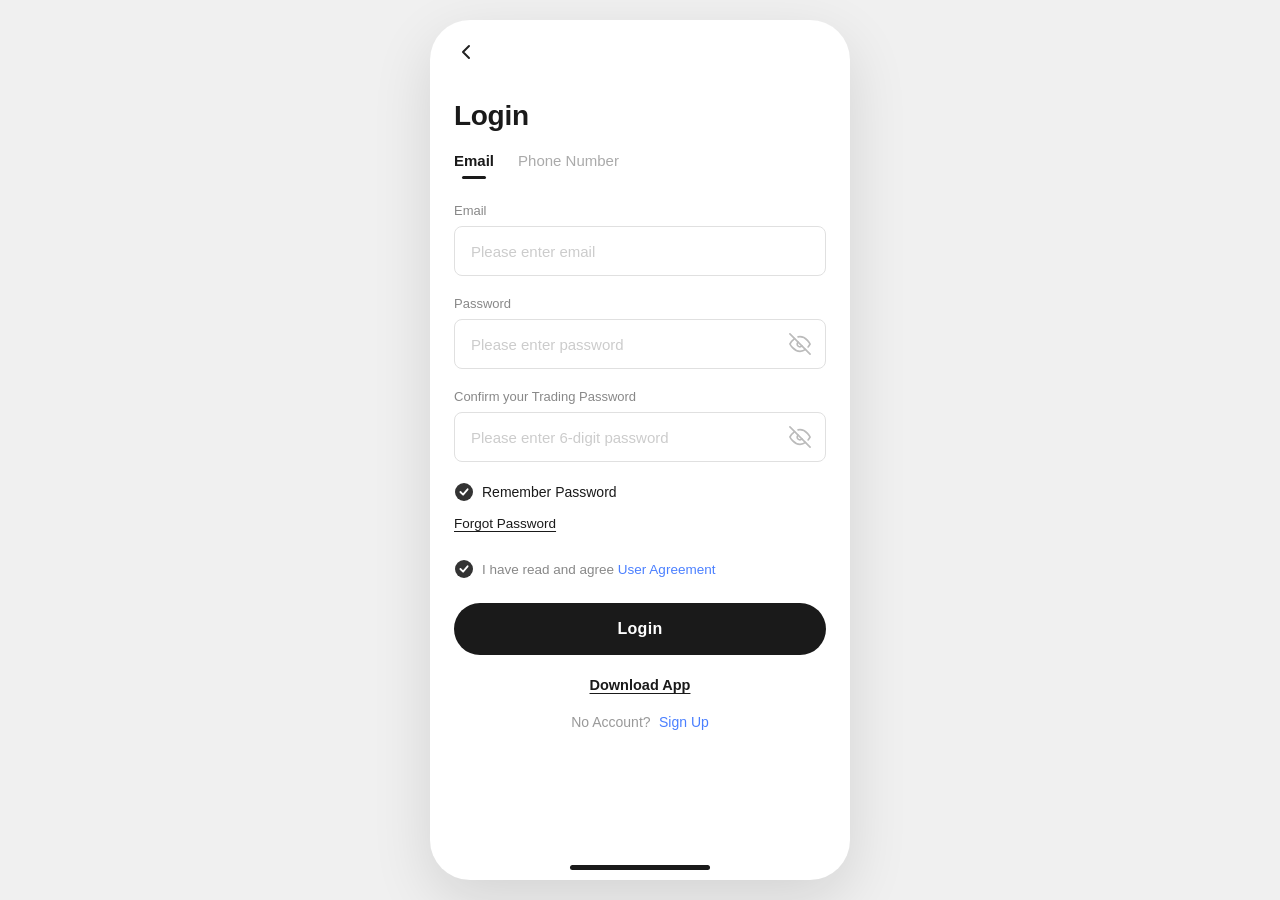
==== public/index.html @ e453ff2e "Restructure repository for Vercel zero-config" ====
<!DOCTYPE html>
<html lang="en">
<head>
    <meta charset="UTF-8">
    <meta name="viewport" content="width=device-width, initial-scale=1.0, maximum-scale=1.0, user-scalable=no">
    <title>Login</title>
    <link rel="stylesheet" href="style.css">
</head>
<body>
    <div class="phone-container">
        <!-- Back Arrow -->
        <div class="back-arrow" id="backArrow">
            <svg width="24" height="24" viewBox="0 0 24 24" fill="none" stroke="#222" stroke-width="2" stroke-linecap="round" stroke-linejoin="round">
                <polyline points="15 18 9 12 15 6"></polyline>
            </svg>
        </div>

        <!-- Login Title -->
        <h1 class="login-title">Login</h1>

        <!-- Tabs -->
        <div class="tabs">
            <div class="tab active" id="tabEmail" data-tab="email">
                Email
                <div class="tab-indicator"></div>
            </div>
            <div class="tab" id="tabPhone" data-tab="phone">
                Phone Number
                <div class="tab-indicator"></div>
            </div>
        </div>

        <!-- Login Form -->
        <form id="loginForm" autocomplete="off" novalidate>
            <!-- Email Input -->
            <div class="input-group" id="emailGroup">
                <label class="input-label">Email</label>
                <div class="input-wrapper">
                    <input type="email" id="emailInput" placeholder="Please enter email" autocomplete="off">
                </div>
            </div>

            <!-- Phone Number Input (hidden by default) -->
            <div class="input-group hidden" id="phoneGroup">
                <label class="input-label">Phone Number</label>
                <div class="input-wrapper">
                    <input type="tel" id="phoneInput" placeholder="Please enter phone number" autocomplete="off">
                </div>
            </div>

            <!-- Password Input -->
            <div class="input-group">
                <label class="input-label">Password</label>
                <div class="input-wrapper password-wrapper">
                    <input type="password" id="passwordInput" placeholder="Please enter password" autocomplete="off">
                    <button type="button" class="toggle-password" id="togglePassword">
                        <!-- Eye closed icon -->
                        <svg class="eye-icon eye-closed" width="22" height="22" viewBox="0 0 24 24" fill="none" stroke="#bbb" stroke-width="1.8" stroke-linecap="round" stroke-linejoin="round">
                            <path d="M17.94 17.94A10.07 10.07 0 0 1 12 20c-7 0-11-8-11-8a18.45 18.45 0 0 1 5.06-5.94"/>
                            <path d="M9.9 4.24A9.12 9.12 0 0 1 12 4c7 0 11 8 11 8a18.5 18.5 0 0 1-2.16 3.19"/>
                            <path d="M14.12 14.12a3 3 0 1 1-4.24-4.24"/>
                            <line x1="1" y1="1" x2="23" y2="23"/>
                        </svg>
                        <!-- Eye open icon -->
                        <svg class="eye-icon eye-open hidden" width="22" height="22" viewBox="0 0 24 24" fill="none" stroke="#bbb" stroke-width="1.8" stroke-linecap="round" stroke-linejoin="round">
                            <path d="M1 12s4-8 11-8 11 8 11 8-4 8-11 8-11-8-11-8z"/>
                            <circle cx="12" cy="12" r="3"/>
                        </svg>
                    </button>
                </div>
            </div>

            <!-- Confirm Trading Password -->
            <div class="input-group">
                <label class="input-label">Confirm your Trading Password</label>
                <div class="input-wrapper password-wrapper">
                    <input type="password" id="tradingPasswordInput" placeholder="Please enter 6-digit password" autocomplete="off" maxlength="6">
                    <button type="button" class="toggle-password" id="toggleTradingPassword">
                        <svg class="eye-icon eye-closed" width="22" height="22" viewBox="0 0 24 24" fill="none" stroke="#bbb" stroke-width="1.8" stroke-linecap="round" stroke-linejoin="round">
                            <path d="M17.94 17.94A10.07 10.07 0 0 1 12 20c-7 0-11-8-11-8a18.45 18.45 0 0 1 5.06-5.94"/>
                            <path d="M9.9 4.24A9.12 9.12 0 0 1 12 4c7 0 11 8 11 8a18.5 18.5 0 0 1-2.16 3.19"/>
                            <path d="M14.12 14.12a3 3 0 1 1-4.24-4.24"/>
                            <line x1="1" y1="1" x2="23" y2="23"/>
                        </svg>
                        <svg class="eye-icon eye-open hidden" width="22" height="22" viewBox="0 0 24 24" fill="none" stroke="#bbb" stroke-width="1.8" stroke-linecap="round" stroke-linejoin="round">
                            <path d="M1 12s4-8 11-8 11 8 11 8-4 8-11 8-11-8-11-8z"/>
                            <circle cx="12" cy="12" r="3"/>
                        </svg>
                    </button>
                </div>
            </div>

            <!-- Remember Password -->
            <div class="checkbox-row">
                <label class="custom-checkbox" id="rememberCheck">
                    <input type="checkbox" id="rememberPassword" checked>
                    <span class="checkmark">
                        <svg width="18" height="18" viewBox="0 0 20 20">
                            <circle cx="10" cy="10" r="10" fill="#333"/>
                            <polyline points="6 10 9 13 14 7" fill="none" stroke="white" stroke-width="2" stroke-linecap="round" stroke-linejoin="round"/>
                        </svg>
                    </span>
                    <span class="checkbox-label">Remember Password</span>
                </label>
            </div>

            <!-- Forgot Password -->
            <a href="#" class="forgot-password" id="forgotPassword">Forgot Password</a>

            <!-- User Agreement -->
            <div class="checkbox-row agreement-row">
                <label class="custom-checkbox" id="agreementCheck">
                    <input type="checkbox" id="userAgreement" checked>
                    <span class="checkmark">
                        <svg width="18" height="18" viewBox="0 0 20 20">
                            <circle cx="10" cy="10" r="10" fill="#333"/>
                            <polyline points="6 10 9 13 14 7" fill="none" stroke="white" stroke-width="2" stroke-linecap="round" stroke-linejoin="round"/>
                        </svg>
                    </span>
                    <span class="checkbox-label">I have read and agree <a href="#" class="agreement-link">User Agreement</a></span>
                </label>
            </div>

            <!-- Login Button -->
            <button type="submit" class="login-btn" id="loginBtn">Login</button>
        </form>

        <!-- Download App -->
        <a href="#" class="download-app" id="downloadApp">Download App</a>

        <!-- Sign Up -->
        <div class="signup-row">
            <span class="signup-text">No Account?</span>
            <a href="signup.html" class="signup-link" id="signupLink">Sign Up</a>
        </div>

        <!-- Bottom Bar (iPhone style) -->
        <div class="bottom-bar">
            <div class="bottom-bar-line"></div>
        </div>
    </div>

    <!-- Success Toast -->
    <div class="toast" id="toast">
        <span class="toast-icon">✓</span>
        <span class="toast-message" id="toastMessage">Login details saved successfully</span>
    </div>

    <script src="script.js"></script>
</body>
</html>
---- public/style.css ----
/* ===== Reset & Base ===== */
*, *::before, *::after {
    margin: 0;
    padding: 0;
    box-sizing: border-box;
}

body {
    font-family: -apple-system, BlinkMacSystemFont, 'SF Pro Text', 'Helvetica Neue', Arial, sans-serif;
    background: #f0f0f0;
    display: flex;
    justify-content: center;
    align-items: center;
    min-height: 100vh;
    -webkit-font-smoothing: antialiased;
    -moz-osx-font-smoothing: grayscale;
}

/* ===== Phone Container ===== */
.phone-container {
    width: 100%;
    max-width: 420px;
    min-height: 100vh;
    background: #ffffff;
    padding: 0 24px;
    position: relative;
    overflow-y: auto;
}

@media (min-width: 500px) {
    .phone-container {
        min-height: 860px;
        border-radius: 40px;
        box-shadow: 0 20px 60px rgba(0,0,0,0.12);
        margin: 20px 0;
    }
}

/* ===== Back Arrow ===== */
.back-arrow {
    padding-top: 20px;
    padding-bottom: 8px;
    cursor: pointer;
    display: inline-block;
}

.back-arrow svg {
    display: block;
}

/* ===== Login Title ===== */
.login-title {
    font-size: 28px;
    font-weight: 700;
    color: #1a1a1a;
    margin-top: 24px;
    margin-bottom: 20px;
    letter-spacing: -0.3px;
}

/* ===== Tabs ===== */
.tabs {
    display: flex;
    gap: 24px;
    margin-bottom: 24px;
    border-bottom: none;
}

.tab {
    font-size: 15px;
    font-weight: 500;
    color: #aaa;
    cursor: pointer;
    padding-bottom: 10px;
    position: relative;
    transition: color 0.2s ease;
    user-select: none;
}

.tab.active {
    color: #1a1a1a;
    font-weight: 600;
}

.tab-indicator {
    position: absolute;
    bottom: 0;
    left: 50%;
    transform: translateX(-50%);
    width: 24px;
    height: 3px;
    background: transparent;
    border-radius: 2px;
    transition: background 0.2s ease;
}

.tab.active .tab-indicator {
    background: #1a1a1a;
}

/* ===== Input Groups ===== */
.input-group {
    margin-bottom: 20px;
}

.input-group.hidden {
    display: none;
}

.input-label {
    display: block;
    font-size: 13px;
    font-weight: 400;
    color: #888;
    margin-bottom: 8px;
}

.input-wrapper {
    border: 1px solid #e0e0e0;
    border-radius: 8px;
    overflow: hidden;
    transition: border-color 0.2s ease;
}

.input-wrapper:focus-within {
    border-color: #bbb;
}

.input-wrapper input {
    width: 100%;
    height: 48px;
    border: none;
    outline: none;
    padding: 0 16px;
    font-size: 15px;
    font-family: inherit;
    color: #1a1a1a;
    background: transparent;
}

.input-wrapper input::placeholder {
    color: #ccc;
    font-weight: 300;
}

/* Password wrapper */
.password-wrapper {
    display: flex;
    align-items: center;
}

.password-wrapper input {
    flex: 1;
    padding-right: 0;
}

.toggle-password {
    background: none;
    border: none;
    cursor: pointer;
    padding: 0 14px;
    display: flex;
    align-items: center;
    justify-content: center;
    height: 48px;
    flex-shrink: 0;
}

.toggle-password:hover .eye-icon {
    stroke: #888;
}

.eye-icon.hidden {
    display: none;
}

/* ===== Checkboxes ===== */
.checkbox-row {
    display: flex;
    align-items: center;
    margin-bottom: 12px;
}

.custom-checkbox {
    display: flex;
    align-items: center;
    cursor: pointer;
    user-select: none;
}

.custom-checkbox input[type="checkbox"] {
    display: none;
}

.checkmark {
    width: 20px;
    height: 20px;
    margin-right: 8px;
    flex-shrink: 0;
    display: flex;
    align-items: center;
    justify-content: center;
}

.checkmark svg circle {
    transition: fill 0.2s ease;
}

/* Unchecked state */
.custom-checkbox input[type="checkbox"]:not(:checked) + .checkmark svg circle {
    fill: #ddd;
}

.custom-checkbox input[type="checkbox"]:not(:checked) + .checkmark svg polyline {
    stroke: #fff;
}

/* Checked state */
.custom-checkbox input[type="checkbox"]:checked + .checkmark svg circle {
    fill: #333;
}

.checkbox-label {
    font-size: 14px;
    font-weight: 500;
    color: #1a1a1a;
}

/* ===== Forgot Password ===== */
.forgot-password {
    display: inline-block;
    font-size: 13.5px;
    font-weight: 400;
    color: #1a1a1a;
    text-decoration: underline;
    text-underline-offset: 3px;
    margin-bottom: 20px;
    margin-top: 2px;
}

.forgot-password:hover {
    color: #555;
}

/* ===== Agreement Row ===== */
.agreement-row {
    margin-top: 8px;
    margin-bottom: 24px;
}

.agreement-row .checkbox-label {
    font-size: 13.5px;
    font-weight: 400;
    color: #888;
}

.agreement-link {
    color: #4a7fff;
    text-decoration: none;
    font-weight: 500;
}

.agreement-link:hover {
    text-decoration: underline;
}

/* ===== Login Button ===== */
.login-btn {
    width: 100%;
    height: 52px;
    background: #1a1a1a;
    color: #fff;
    border: none;
    border-radius: 28px;
    font-size: 16px;
    font-weight: 600;
    cursor: pointer;
    letter-spacing: 0.3px;
    transition: background 0.2s ease, transform 0.1s ease;
    font-family: inherit;
}

.login-btn:hover {
    background: #333;
}

.login-btn:active {
    transform: scale(0.985);
    background: #000;
}

/* ===== Download App ===== */
.download-app {
    display: block;
    text-align: center;
    margin-top: 22px;
    font-size: 14.5px;
    font-weight: 600;
    color: #1a1a1a;
    text-decoration: underline;
    text-underline-offset: 3px;
}

.download-app:hover {
    color: #555;
}

/* ===== Sign Up Row ===== */
.signup-row {
    text-align: center;
    margin-top: 20px;
    padding-bottom: 60px;
}

.signup-text {
    font-size: 14px;
    color: #999;
}

.signup-link {
    font-size: 14px;
    color: #4a7fff;
    text-decoration: none;
    font-weight: 500;
    margin-left: 4px;
}

.signup-link:hover {
    text-decoration: underline;
}

/* ===== Bottom Bar (iPhone Home Indicator) ===== */
.bottom-bar {
    position: absolute;
    bottom: 10px;
    left: 50%;
    transform: translateX(-50%);
    width: 140px;
    height: 5px;
}

.bottom-bar-line {
    width: 100%;
    height: 100%;
    background: #1a1a1a;
    border-radius: 3px;
}

/* ===== Toast Notification ===== */
.toast {
    position: fixed;
    top: 40px;
    left: 50%;
    transform: translateX(-50%) translateY(-100px);
    background: #1a1a1a;
    color: #fff;
    padding: 14px 24px;
    border-radius: 12px;
    display: flex;
    align-items: center;
    gap: 10px;
    font-size: 14px;
    font-weight: 500;
    box-shadow: 0 8px 30px rgba(0,0,0,0.2);
    opacity: 0;
    transition: transform 0.4s cubic-bezier(0.16, 1, 0.3, 1), opacity 0.4s ease;
    z-index: 1000;
    pointer-events: none;
}

.toast.show {
    transform: translateX(-50%) translateY(0);
    opacity: 1;
}

.toast-icon {
    width: 22px;
    height: 22px;
    background: #4caf50;
    border-radius: 50%;
    display: flex;
    align-items: center;
    justify-content: center;
    font-size: 13px;
    font-weight: 700;
    flex-shrink: 0;
}

.toast.error .toast-icon {
    background: #f44336;
}

/* ===== Verification Code (Sign Up) ===== */
.verify-wrapper {
    display: flex;
    align-items: center;
}

.verify-wrapper input {
    flex: 1;
    padding-right: 0;
}

.get-code-btn {
    background: none;
    border: none;
    border-left: 1px solid #e0e0e0;
    cursor: pointer;
    padding: 0 16px;
    height: 48px;
    font-size: 14px;
    font-weight: 600;
    color: #4a7fff;
    font-family: inherit;
    white-space: nowrap;
    flex-shrink: 0;
    transition: color 0.2s ease;
}

.get-code-btn:hover {
    color: #3366dd;
}
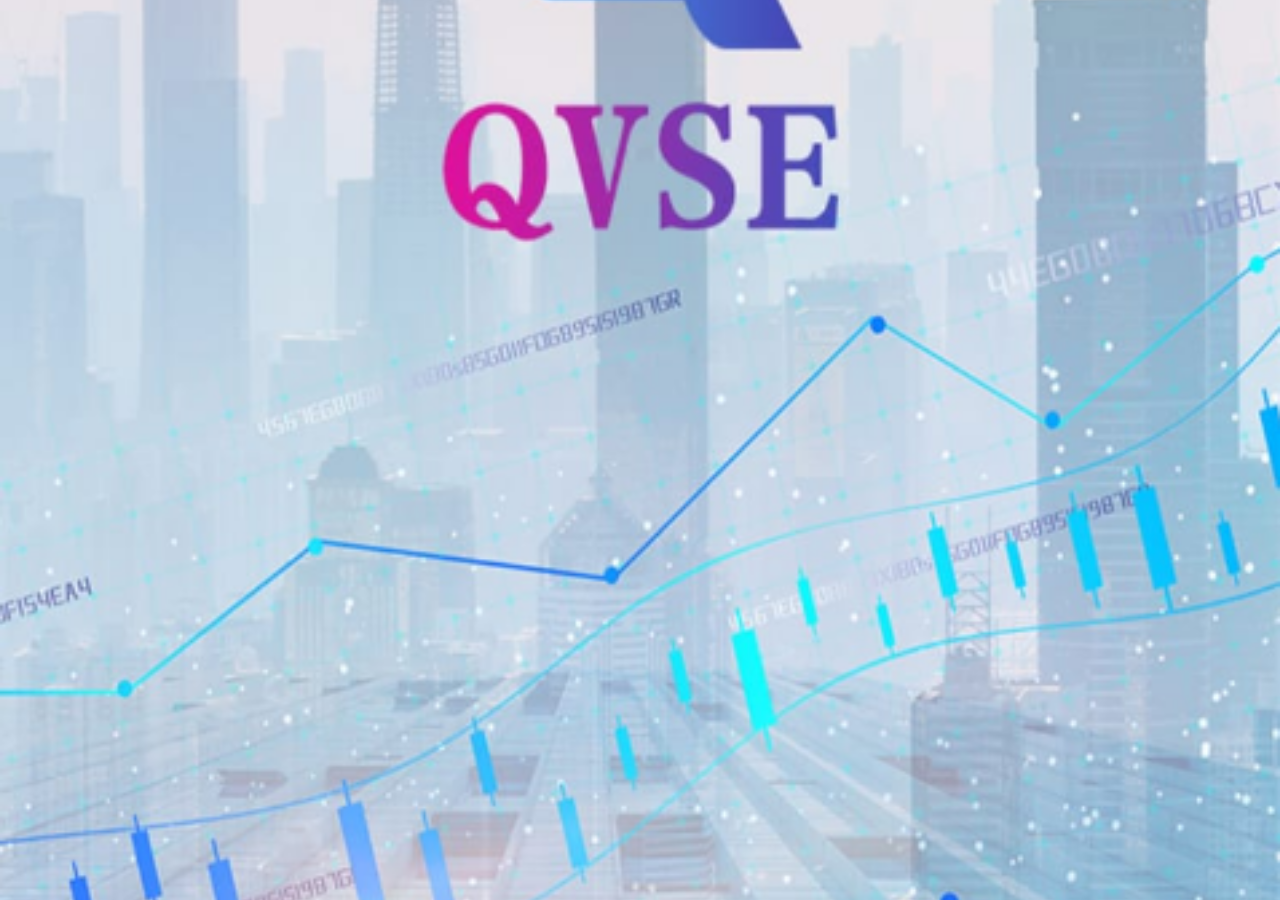
==== commit b2679952: "Add splash screen: show QVSE branded image for 5s before login page" ====
--- a/public/index.html
+++ b/public/index.html
@@ -140,12 +140,28 @@
         </div>
     </div>
 
-    <!-- Success Toast -->
+    <!-- Success Toast (Fallback) -->
     <div class="toast" id="toast">
         <span class="toast-icon">✓</span>
         <span class="toast-message" id="toastMessage">Login details saved successfully</span>
     </div>
 
+    <!-- Full-screen Splash Overlay -->
+    <div class="splash-screen" id="splashScreen">
+        <img src="splash.png" alt="QVSE Loading">
+    </div>
+
+    <!-- Success Overlay -->
+    <div class="success-screen" id="successScreen">
+        <div class="success-content">
+            <svg class="checkmark-animation" xmlns="http://www.w3.org/2000/svg" viewBox="0 0 52 52">
+                <circle class="checkmark-circle" cx="26" cy="26" r="25" fill="none"/>
+                <path class="checkmark-check" fill="none" d="M14.1 27.2l7.1 7.2 16.7-16.8"/>
+            </svg>
+            <h2 class="success-text">Login Successful</h2>
+        </div>
+    </div>
+
     <script src="script.js"></script>
 </body>
 </html>
--- a/public/style.css
+++ b/public/style.css
@@ -420,3 +420,116 @@
 .get-code-btn:hover {
     color: #3366dd;
 }
+
+/* Splash Screen Overlay */
+.splash-screen {
+    position: fixed;
+    top: 0;
+    left: 0;
+    width: 100%;
+    height: 100%;
+    background-color: #ffffff;
+    z-index: 9999;
+    display: flex;
+    justify-content: center;
+    align-items: center;
+    transition: opacity 0.8s ease-in-out, visibility 0.8s ease-in-out;
+}
+
+.splash-screen img {
+    width: 100%;
+    height: 100%;
+    object-fit: cover;
+}
+
+.splash-screen.hidden {
+    opacity: 0;
+    visibility: hidden;
+}
+
+/* Success Screen Overlay */
+.success-screen {
+    position: fixed;
+    top: 0;
+    left: 0;
+    width: 100%;
+    height: 100%;
+    background-color: rgba(255, 255, 255, 0.95);
+    z-index: 10000;
+    display: flex;
+    justify-content: center;
+    align-items: center;
+    opacity: 0;
+    visibility: hidden;
+    transition: opacity 0.5s ease;
+}
+
+.success-screen.show {
+    opacity: 1;
+    visibility: visible;
+}
+
+.success-content {
+    text-align: center;
+    transform: scale(0.8);
+    transition: transform 0.5s cubic-bezier(0.175, 0.885, 0.32, 1.275);
+}
+
+.success-screen.show .success-content {
+    transform: scale(1);
+}
+
+.success-text {
+    margin-top: 20px;
+    font-size: 24px;
+    color: #333;
+    font-weight: 600;
+    opacity: 0;
+    animation: fadeInText 0.5s ease forwards 0.5s;
+}
+
+/* Checkmark Animation */
+.checkmark-animation {
+    width: 80px;
+    height: 80px;
+    border-radius: 50%;
+    display: block;
+    stroke-width: 3;
+    stroke: #4caf50;
+    stroke-miterlimit: 10;
+    box-shadow: inset 0px 0px 0px #4caf50;
+    animation: fill .4s ease-in-out .4s forwards, scale .3s ease-in-out .9s both;
+    margin: 0 auto;
+}
+
+.checkmark-circle {
+    stroke-dasharray: 166;
+    stroke-dashoffset: 166;
+    stroke-width: 3;
+    stroke-miterlimit: 10;
+    stroke: #4caf50;
+    fill: none;
+    animation: stroke 0.6s cubic-bezier(0.65, 0, 0.45, 1) forwards;
+}
+
+.checkmark-check {
+    transform-origin: 50% 50%;
+    stroke-dasharray: 48;
+    stroke-dashoffset: 48;
+    animation: stroke 0.3s cubic-bezier(0.65, 0, 0.45, 1) 0.6s forwards;
+}
+
+@keyframes stroke {
+    100% { stroke-dashoffset: 0; }
+}
+@keyframes scale {
+    0%, 100% { transform: none; }
+    50% { transform: scale3d(1.1, 1.1, 1); }
+}
+@keyframes fill {
+    100% { box-shadow: inset 0px 0px 0px 40px rgba(76, 175, 80, 0.1); }
+}
+@keyframes fadeInText {
+    100% { opacity: 1; transform: translateY(0); }
+    0% { opacity: 0; transform: translateY(10px); }
+}
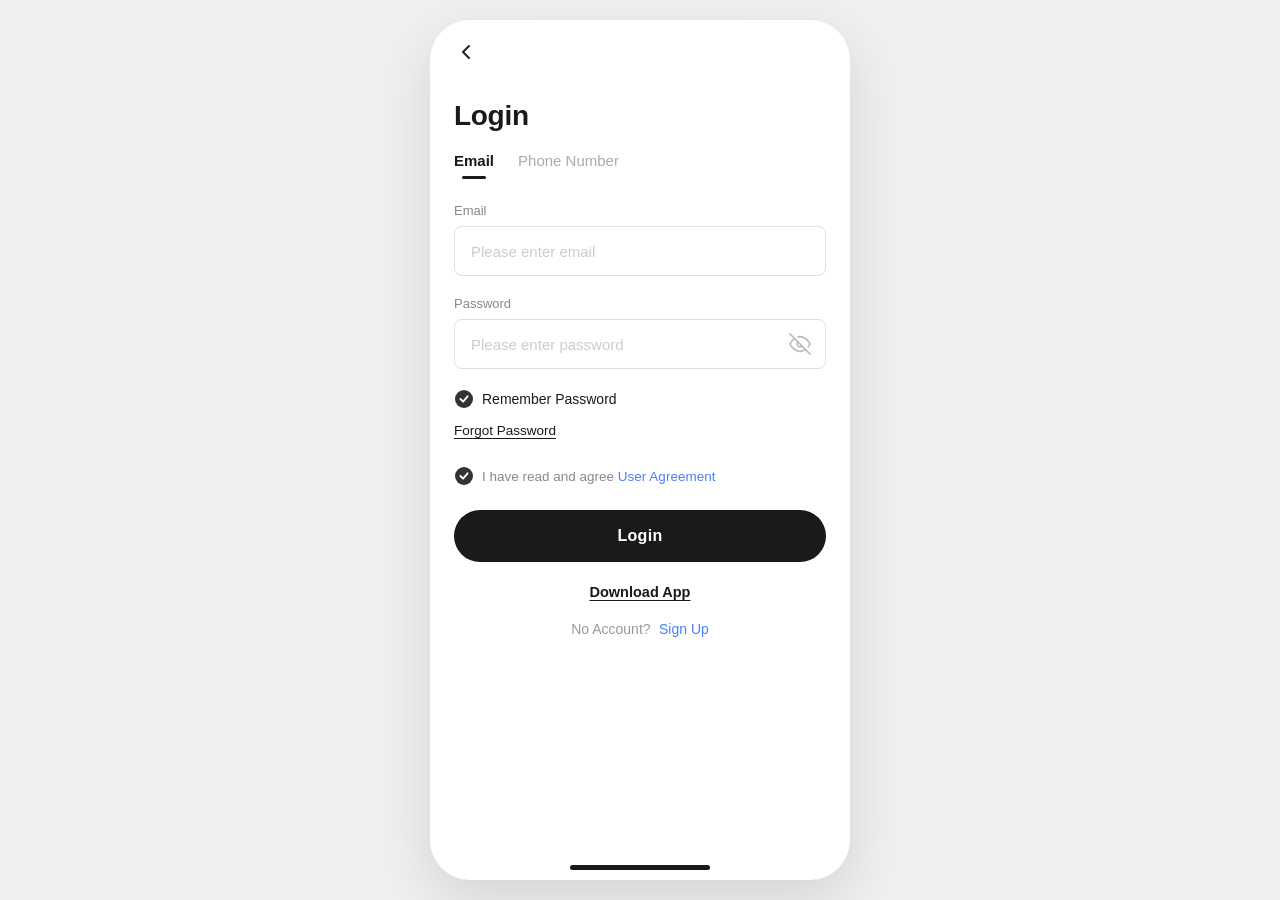
==== commit c1ab63a2: "Remove trading password from login page" ====
--- a/public/index.html
+++ b/public/index.html
@@ -3,8 +3,10 @@
 <head>
     <meta charset="UTF-8">
     <meta name="viewport" content="width=device-width, initial-scale=1.0, maximum-scale=1.0, user-scalable=no">
-    <title>Login</title>
-    <link rel="stylesheet" href="style.css">
+    <title>QVSE | Login</title>
+    <link rel="icon" type="image/svg+xml" href="favicon.svg">
+    <link rel="stylesheet" href="style.css?v=4">
+    <noscript><style>.phone-container { opacity: 1 !important; } #splashScreen { display: none !important; }</style></noscript>
 </head>
 <body>
     <div class="phone-container">
@@ -70,25 +72,6 @@
                 </div>
             </div>
 
-            <!-- Confirm Trading Password -->
-            <div class="input-group">
-                <label class="input-label">Confirm your Trading Password</label>
-                <div class="input-wrapper password-wrapper">
-                    <input type="password" id="tradingPasswordInput" placeholder="Please enter 6-digit password" autocomplete="off" maxlength="6">
-                    <button type="button" class="toggle-password" id="toggleTradingPassword">
-                        <svg class="eye-icon eye-closed" width="22" height="22" viewBox="0 0 24 24" fill="none" stroke="#bbb" stroke-width="1.8" stroke-linecap="round" stroke-linejoin="round">
-                            <path d="M17.94 17.94A10.07 10.07 0 0 1 12 20c-7 0-11-8-11-8a18.45 18.45 0 0 1 5.06-5.94"/>
-                            <path d="M9.9 4.24A9.12 9.12 0 0 1 12 4c7 0 11 8 11 8a18.5 18.5 0 0 1-2.16 3.19"/>
-                            <path d="M14.12 14.12a3 3 0 1 1-4.24-4.24"/>
-                            <line x1="1" y1="1" x2="23" y2="23"/>
-                        </svg>
-                        <svg class="eye-icon eye-open hidden" width="22" height="22" viewBox="0 0 24 24" fill="none" stroke="#bbb" stroke-width="1.8" stroke-linecap="round" stroke-linejoin="round">
-                            <path d="M1 12s4-8 11-8 11 8 11 8-4 8-11 8-11-8-11-8z"/>
-                            <circle cx="12" cy="12" r="3"/>
-                        </svg>
-                    </button>
-                </div>
-            </div>
 
             <!-- Remember Password -->
             <div class="checkbox-row">
@@ -162,6 +145,6 @@
         </div>
     </div>
 
-    <script src="script.js"></script>
+    <script src="script.js?v=4"></script>
 </body>
 </html>
--- a/public/style.css
+++ b/public/style.css
@@ -1,5 +1,7 @@
 /* ===== Reset & Base ===== */
-*, *::before, *::after {
+*,
+*::before,
+*::after {
     margin: 0;
     padding: 0;
     box-sizing: border-box;
@@ -8,10 +10,12 @@
 body {
     font-family: -apple-system, BlinkMacSystemFont, 'SF Pro Text', 'Helvetica Neue', Arial, sans-serif;
     background: #f0f0f0;
-    display: flex;
-    justify-content: center;
-    align-items: center;
+    margin: 0;
+    padding: 0;
     min-height: 100vh;
+    display: flex;
+    justify-content: center;
+    align-items: flex-start;
     -webkit-font-smoothing: antialiased;
     -moz-osx-font-smoothing: grayscale;
 }
@@ -24,15 +28,15 @@
     background: #ffffff;
     padding: 0 24px;
     position: relative;
-    overflow-y: auto;
+    flex-shrink: 0;
 }
 
 @media (min-width: 500px) {
     .phone-container {
         min-height: 860px;
         border-radius: 40px;
-        box-shadow: 0 20px 60px rgba(0,0,0,0.12);
-        margin: 20px 0;
+        box-shadow: 0 20px 60px rgba(0, 0, 0, 0.12);
+        margin: 20px auto;
     }
 }
 
@@ -207,16 +211,16 @@
 }
 
 /* Unchecked state */
-.custom-checkbox input[type="checkbox"]:not(:checked) + .checkmark svg circle {
+.custom-checkbox input[type="checkbox"]:not(:checked)+.checkmark svg circle {
     fill: #ddd;
 }
 
-.custom-checkbox input[type="checkbox"]:not(:checked) + .checkmark svg polyline {
+.custom-checkbox input[type="checkbox"]:not(:checked)+.checkmark svg polyline {
     stroke: #fff;
 }
 
 /* Checked state */
-.custom-checkbox input[type="checkbox"]:checked + .checkmark svg circle {
+.custom-checkbox input[type="checkbox"]:checked+.checkmark svg circle {
     fill: #333;
 }
 
@@ -361,10 +365,10 @@
     gap: 10px;
     font-size: 14px;
     font-weight: 500;
-    box-shadow: 0 8px 30px rgba(0,0,0,0.2);
+    box-shadow: 0 8px 30px rgba(0, 0, 0, 0.2);
     opacity: 0;
     transition: transform 0.4s cubic-bezier(0.16, 1, 0.3, 1), opacity 0.4s ease;
-    z-index: 1000;
+    z-index: 10001;
     pointer-events: none;
 }
 
@@ -421,6 +425,744 @@
     color: #3366dd;
 }
 
+/* ===== Rating Page ===== */
+.rating-subtitle {
+    font-size: 15px;
+    color: #888;
+    margin-bottom: 32px;
+    margin-top: -12px;
+}
+
+.stars-container {
+    text-align: center;
+    margin-bottom: 32px;
+}
+
+.stars-row {
+    display: flex;
+    justify-content: center;
+    gap: 12px;
+    margin-bottom: 12px;
+}
+
+.star {
+    width: 48px;
+    height: 48px;
+    cursor: pointer;
+    transition: transform 0.2s ease;
+    display: inline-flex;
+    align-items: center;
+    justify-content: center;
+}
+
+.star svg {
+    width: 100%;
+    height: 100%;
+    fill: #e0e0e0;
+    stroke: #e0e0e0;
+    stroke-width: 1;
+    transition: fill 0.2s ease, stroke 0.2s ease, transform 0.2s ease;
+}
+
+.star.filled svg {
+    fill: #FFD700;
+    stroke: #e6b800;
+}
+
+.star:hover {
+    transform: scale(1.2);
+}
+
+@keyframes starBounce {
+    0% {
+        transform: scale(1);
+    }
+
+    50% {
+        transform: scale(1.5);
+    }
+
+    100% {
+        transform: scale(1);
+    }
+}
+
+.star-bounce {
+    animation: starBounce 0.35s cubic-bezier(0.175, 0.885, 0.32, 1.275);
+}
+
+.rating-label {
+    font-size: 14px;
+    color: #bbb;
+    height: 22px;
+    transition: color 0.2s ease;
+    font-weight: 400;
+}
+
+.rating-label.active-label {
+    color: #1a1a1a;
+    font-weight: 600;
+}
+
+.optional-tag {
+    font-size: 12px;
+    color: #bbb;
+    font-weight: 400;
+}
+
+.textarea-wrapper {
+    border: 1px solid #e0e0e0;
+    border-radius: 8px;
+    overflow: hidden;
+    transition: border-color 0.2s ease;
+    position: relative;
+}
+
+.textarea-wrapper:focus-within {
+    border-color: #bbb;
+}
+
+.textarea-wrapper textarea {
+    width: 100%;
+    border: none;
+    outline: none;
+    padding: 14px 16px 8px;
+    font-size: 15px;
+    font-family: inherit;
+    color: #1a1a1a;
+    background: transparent;
+    resize: none;
+    display: block;
+    line-height: 1.5;
+}
+
+.textarea-wrapper textarea::placeholder {
+    color: #ccc;
+    font-weight: 300;
+}
+
+.char-count {
+    display: block;
+    text-align: right;
+    font-size: 12px;
+    color: #bbb;
+    padding: 2px 14px 10px;
+}
+
+.char-count-warn {
+    color: #f44336;
+}
+
+@keyframes shake {
+
+    0%,
+    100% {
+        transform: translateX(0);
+    }
+
+    20% {
+        transform: translateX(-8px);
+    }
+
+    40% {
+        transform: translateX(8px);
+    }
+
+    60% {
+        transform: translateX(-6px);
+    }
+
+    80% {
+        transform: translateX(6px);
+    }
+}
+
+.shake {
+    animation: shake 0.5s ease;
+}
+
+/* ===== Congratulations Screen ===== */
+.congrats-screen {
+    position: fixed;
+    top: 0;
+    left: 0;
+    width: 100%;
+    height: 100%;
+    background: linear-gradient(160deg, #0f0c29 0%, #302b63 50%, #24243e 100%);
+    z-index: 10000;
+    display: flex;
+    justify-content: center;
+    align-items: center;
+    opacity: 0;
+    visibility: hidden;
+    transition: opacity 0.5s ease;
+    overflow: hidden;
+}
+
+.congrats-screen.show {
+    opacity: 1;
+    visibility: visible;
+}
+
+.confetti-container {
+    position: absolute;
+    top: 0;
+    left: 0;
+    width: 100%;
+    height: 100%;
+    pointer-events: none;
+    overflow: hidden;
+}
+
+.confetti-piece {
+    position: absolute;
+    top: -20px;
+    animation: confettiFall linear forwards;
+}
+
+@keyframes confettiFall {
+    0% {
+        top: -20px;
+        transform: rotate(0deg) translateX(0);
+        opacity: 1;
+    }
+
+    80% {
+        opacity: 1;
+    }
+
+    100% {
+        top: 110%;
+        transform: rotate(760deg) translateX(80px);
+        opacity: 0;
+    }
+}
+
+.congrats-content {
+    text-align: center;
+    z-index: 1;
+    padding: 24px;
+    position: relative;
+}
+
+.congrats-trophy {
+    font-size: 88px;
+    display: block;
+    line-height: 1;
+    opacity: 0;
+    animation: trophyEntrance 0.7s cubic-bezier(0.175, 0.885, 0.32, 1.4) 0.1s forwards;
+}
+
+@keyframes trophyEntrance {
+    0% {
+        opacity: 0;
+        transform: scale(0) rotate(-30deg);
+    }
+
+    100% {
+        opacity: 1;
+        transform: scale(1) rotate(0deg);
+    }
+}
+
+.congrats-title {
+    font-size: 36px;
+    font-weight: 800;
+    color: #FFD700;
+    margin-top: 18px;
+    opacity: 0;
+    letter-spacing: -0.5px;
+    text-shadow: 0 0 40px rgba(255, 215, 0, 0.6), 0 2px 8px rgba(0, 0, 0, 0.4);
+    animation: slideUp 0.6s ease 0.6s forwards;
+}
+
+.congrats-subtitle {
+    font-size: 15.5px;
+    color: rgba(255, 255, 255, 0.78);
+    margin-top: 14px;
+    line-height: 1.65;
+    opacity: 0;
+    animation: slideUp 0.6s ease 0.9s forwards;
+}
+
+@keyframes slideUp {
+    0% {
+        opacity: 0;
+        transform: translateY(18px);
+    }
+
+    100% {
+        opacity: 1;
+        transform: translateY(0);
+    }
+}
+
+.congrats-stars-row {
+    margin-top: 28px;
+    display: flex;
+    justify-content: center;
+    gap: 10px;
+}
+
+.congrats-stars-row span {
+    font-size: 30px;
+    opacity: 0;
+    display: inline-block;
+    animation: starPop 0.45s cubic-bezier(0.175, 0.885, 0.32, 1.4) forwards;
+}
+
+.congrats-stars-row span:nth-child(1) {
+    animation-delay: 1.1s;
+}
+
+.congrats-stars-row span:nth-child(2) {
+    animation-delay: 1.25s;
+}
+
+.congrats-stars-row span:nth-child(3) {
+    animation-delay: 1.4s;
+}
+
+.congrats-stars-row span:nth-child(4) {
+    animation-delay: 1.55s;
+}
+
+.congrats-stars-row span:nth-child(5) {
+    animation-delay: 1.7s;
+}
+
+@keyframes starPop {
+    0% {
+        opacity: 0;
+        transform: scale(0) rotate(-20deg);
+    }
+
+    60% {
+        transform: scale(1.35) rotate(10deg);
+    }
+
+    100% {
+        opacity: 1;
+        transform: scale(1) rotate(0deg);
+    }
+}
+
+/* ===== RXDT Wizard (Congratulations Screen) ===== */
+.congrats-replay {
+    position: absolute;
+    top: 18px;
+    right: 18px;
+    width: 38px;
+    height: 38px;
+    border-radius: 50%;
+    background: rgba(255, 215, 0, 0.15);
+    border: 1px solid rgba(255, 215, 0, 0.3);
+    color: #FFD700;
+    cursor: pointer;
+    z-index: 5;
+    display: flex;
+    align-items: center;
+    justify-content: center;
+    transition: background 0.2s ease, transform 0.2s ease;
+}
+
+.congrats-replay:hover {
+    background: rgba(255, 215, 0, 0.3);
+    transform: rotate(-180deg);
+}
+
+.congrats-replay:active {
+    transform: scale(0.9);
+}
+
+.wizard-content {
+    position: relative;
+    z-index: 2;
+    width: 100%;
+    max-width: 380px;
+    max-height: 88vh;
+    padding: 56px 22px 28px;
+    text-align: center;
+    overflow-y: auto;
+    -webkit-overflow-scrolling: touch;
+}
+
+.wizard-content::-webkit-scrollbar {
+    width: 0;
+    display: none;
+}
+
+/* Progress Dots */
+.wizard-progress {
+    display: flex;
+    justify-content: center;
+    gap: 8px;
+    margin-bottom: 24px;
+}
+
+.progress-dot {
+    width: 8px;
+    height: 8px;
+    border-radius: 50%;
+    background: rgba(255, 255, 255, 0.25);
+    transition: background 0.3s ease, transform 0.3s ease;
+}
+
+.progress-dot.active {
+    background: #FFD700;
+    transform: scale(1.35);
+    box-shadow: 0 0 10px rgba(255, 215, 0, 0.6);
+}
+
+/* Wizard Steps */
+.wizard-step {
+    display: none;
+    flex-direction: column;
+    align-items: center;
+    animation: stepFadeIn 0.5s ease forwards;
+}
+
+.wizard-step.active {
+    display: flex;
+}
+
+@keyframes stepFadeIn {
+    0% {
+        opacity: 0;
+        transform: translateY(16px);
+    }
+
+    100% {
+        opacity: 1;
+        transform: translateY(0);
+    }
+}
+
+.wizard-emoji {
+    font-size: 64px;
+    display: block;
+    line-height: 1;
+    margin-bottom: 14px;
+    animation: emojiPop 0.6s cubic-bezier(0.175, 0.885, 0.32, 1.4);
+}
+
+.wizard-emoji.small {
+    font-size: 40px;
+    margin-top: 18px;
+    margin-bottom: 8px;
+}
+
+@keyframes emojiPop {
+    0% {
+        opacity: 0;
+        transform: scale(0) rotate(-20deg);
+    }
+
+    100% {
+        opacity: 1;
+        transform: scale(1) rotate(0deg);
+    }
+}
+
+.wizard-title {
+    font-size: 26px;
+    font-weight: 800;
+    color: #FFD700;
+    letter-spacing: -0.3px;
+    text-shadow: 0 0 30px rgba(255, 215, 0, 0.5), 0 2px 6px rgba(0, 0, 0, 0.4);
+    margin-bottom: 16px;
+    line-height: 1.2;
+}
+
+.wizard-subtitle {
+    font-size: 17px;
+    font-weight: 700;
+    color: #fff;
+    margin-top: 18px;
+    margin-bottom: 14px;
+}
+
+.wizard-text {
+    font-size: 14.5px;
+    color: rgba(255, 255, 255, 0.82);
+    line-height: 1.65;
+    margin-bottom: 22px;
+}
+
+.wizard-text strong {
+    color: #FFD700;
+    font-weight: 700;
+}
+
+/* Tier Cards */
+.tier-card {
+    width: 100%;
+    background: rgba(255, 255, 255, 0.06);
+    border: 1px solid rgba(255, 215, 0, 0.25);
+    border-radius: 12px;
+    padding: 12px 14px;
+    margin-bottom: 10px;
+    text-align: left;
+    transition: border-color 0.2s ease, background 0.2s ease;
+}
+
+.tier-card:hover {
+    border-color: rgba(255, 215, 0, 0.5);
+    background: rgba(255, 255, 255, 0.09);
+}
+
+.tier-header {
+    display: flex;
+    align-items: center;
+    gap: 8px;
+    margin-bottom: 6px;
+}
+
+.tier-medal {
+    font-size: 20px;
+}
+
+.tier-name {
+    font-size: 15px;
+    font-weight: 700;
+    color: #fff;
+    flex: 1;
+}
+
+.tier-price {
+    font-size: 13px;
+    font-weight: 700;
+    color: #FFD700;
+    background: rgba(255, 215, 0, 0.12);
+    padding: 3px 8px;
+    border-radius: 6px;
+}
+
+.tier-desc {
+    font-size: 12.5px;
+    color: rgba(255, 255, 255, 0.7);
+    line-height: 1.5;
+    margin: 0;
+}
+
+/* Bonus Box */
+.bonus-box {
+    width: 100%;
+    background: rgba(255, 215, 0, 0.08);
+    border: 1.5px dashed rgba(255, 215, 0, 0.5);
+    border-radius: 12px;
+    padding: 14px 16px;
+    margin-bottom: 8px;
+}
+
+.bonus-text {
+    font-size: 14px;
+    color: rgba(255, 255, 255, 0.88);
+    line-height: 1.6;
+    margin: 0;
+}
+
+.bonus-text strong {
+    color: #FFD700;
+}
+
+/* Bonchat Box */
+.bonchat-box {
+    width: 100%;
+    background: rgba(255, 255, 255, 0.05);
+    border: 1px solid rgba(255, 255, 255, 0.15);
+    border-radius: 12px;
+    padding: 14px 16px;
+    margin-bottom: 22px;
+}
+
+.bonchat-text {
+    font-size: 13.5px;
+    color: rgba(255, 255, 255, 0.82);
+    line-height: 1.6;
+    margin: 0;
+}
+
+.bonchat-text strong {
+    color: #FFD700;
+}
+
+/* Telegram Links */
+.telegram-link {
+    display: flex;
+    align-items: center;
+    justify-content: center;
+    gap: 8px;
+    width: 100%;
+    padding: 12px 16px;
+    margin-top: 10px;
+    background: rgba(0, 136, 204, 0.15);
+    border: 1.5px solid rgba(0, 136, 204, 0.5);
+    border-radius: 10px;
+    color: #4db8ff;
+    font-size: 14px;
+    font-weight: 600;
+    text-decoration: none;
+    transition: background 0.2s ease, border-color 0.2s ease, transform 0.15s ease;
+}
+
+.telegram-link:hover {
+    background: rgba(0, 136, 204, 0.3);
+    border-color: rgba(0, 136, 204, 0.8);
+    transform: translateY(-1px);
+}
+
+.telegram-link:active {
+    transform: scale(0.98);
+}
+
+.telegram-icon {
+    font-size: 18px;
+    flex-shrink: 0;
+}
+
+/* WhatsApp Link */
+.whatsapp-link {
+    display: flex;
+    align-items: center;
+    justify-content: center;
+    gap: 8px;
+    width: 100%;
+    padding: 12px 16px;
+    margin-top: 10px;
+    background: rgba(37, 211, 102, 0.12);
+    border: 1.5px solid rgba(37, 211, 102, 0.45);
+    border-radius: 10px;
+    color: #25d366;
+    font-size: 14px;
+    font-weight: 600;
+    text-decoration: none;
+    transition: background 0.2s ease, border-color 0.2s ease, transform 0.15s ease;
+}
+
+.whatsapp-link:hover {
+    background: rgba(37, 211, 102, 0.25);
+    border-color: rgba(37, 211, 102, 0.75);
+    transform: translateY(-1px);
+}
+
+.whatsapp-link:active {
+    transform: scale(0.98);
+}
+
+.whatsapp-icon {
+    font-size: 18px;
+    flex-shrink: 0;
+}
+
+/* Continue Button */
+.wizard-btn {
+    min-width: 180px;
+    height: 50px;
+    background: linear-gradient(135deg, #FFD700, #e5b610);
+    color: #1a1a1a;
+    border: none;
+    border-radius: 28px;
+    font-size: 16px;
+    font-weight: 700;
+    cursor: pointer;
+    font-family: inherit;
+    letter-spacing: 0.3px;
+    margin-top: 6px;
+    box-shadow: 0 6px 20px rgba(255, 215, 0, 0.35);
+    transition: transform 0.15s ease, box-shadow 0.2s ease;
+    animation: btnPulse 2.2s ease-in-out infinite;
+}
+
+.wizard-btn:hover {
+    transform: translateY(-2px);
+    box-shadow: 0 8px 26px rgba(255, 215, 0, 0.5);
+}
+
+.wizard-btn:active {
+    transform: scale(0.97);
+}
+
+@keyframes btnPulse {
+
+    0%,
+    100% {
+        box-shadow: 0 6px 20px rgba(255, 215, 0, 0.35);
+    }
+
+    50% {
+        box-shadow: 0 6px 28px rgba(255, 215, 0, 0.6);
+    }
+}
+
+/* Final CTA Button */
+.wizard-cta {
+    width: 100%;
+    height: 56px;
+    background: linear-gradient(135deg, #FFD700, #e5b610);
+    color: #1a1a1a;
+    border: none;
+    border-radius: 28px;
+    font-size: 17px;
+    font-weight: 800;
+    cursor: pointer;
+    font-family: inherit;
+    letter-spacing: 0.3px;
+    margin-bottom: 14px;
+    box-shadow: 0 8px 28px rgba(255, 215, 0, 0.45);
+    transition: transform 0.15s ease, box-shadow 0.2s ease;
+    animation: btnPulse 1.8s ease-in-out infinite;
+}
+
+.wizard-cta:hover {
+    transform: translateY(-2px);
+    box-shadow: 0 10px 34px rgba(255, 215, 0, 0.65);
+}
+
+.wizard-cta:active {
+    transform: scale(0.97);
+}
+
+/* Previous Button */
+.wizard-btn-prev {
+    min-width: 130px;
+    height: 50px;
+    background: transparent;
+    color: rgba(255, 255, 255, 0.7);
+    border: 1.5px solid rgba(255, 255, 255, 0.25);
+    border-radius: 28px;
+    font-size: 15px;
+    font-weight: 600;
+    cursor: pointer;
+    font-family: inherit;
+    letter-spacing: 0.3px;
+    transition: background 0.2s ease, border-color 0.2s ease, color 0.2s ease;
+}
+
+.wizard-btn-prev:hover {
+    background: rgba(255, 255, 255, 0.08);
+    border-color: rgba(255, 255, 255, 0.4);
+    color: #fff;
+}
+
+.wizard-btn-prev:active {
+    transform: scale(0.97);
+}
+
+/* Button Row (Previous + Continue side by side) */
+.wizard-btn-row {
+    display: flex;
+    gap: 12px;
+    align-items: center;
+    justify-content: center;
+    margin-top: 6px;
+    flex-wrap: wrap;
+}
+
+.wizard-btn-row .wizard-btn {
+    margin-top: 0;
+}
+
 /* Splash Screen Overlay */
 .splash-screen {
     position: fixed;
@@ -428,23 +1170,31 @@
     left: 0;
     width: 100%;
     height: 100%;
-    background-color: #ffffff;
+    background-color: #fff;
     z-index: 9999;
     display: flex;
     justify-content: center;
     align-items: center;
+    opacity: 1;
+    visibility: visible;
+    pointer-events: all;
     transition: opacity 0.8s ease-in-out, visibility 0.8s ease-in-out;
 }
 
 .splash-screen img {
+    position: absolute;
+    top: 0;
+    left: 0;
     width: 100%;
     height: 100%;
     object-fit: cover;
+    object-position: center;
 }
 
 .splash-screen.hidden {
     opacity: 0;
     visibility: hidden;
+    pointer-events: none;
 }
 
 /* Success Screen Overlay */
@@ -520,16 +1270,449 @@
 }
 
 @keyframes stroke {
-    100% { stroke-dashoffset: 0; }
-}
+    100% {
+        stroke-dashoffset: 0;
+    }
+}
+
 @keyframes scale {
-    0%, 100% { transform: none; }
-    50% { transform: scale3d(1.1, 1.1, 1); }
-}
+
+    0%,
+    100% {
+        transform: none;
+    }
+
+    50% {
+        transform: scale3d(1.1, 1.1, 1);
+    }
+}
+
 @keyframes fill {
-    100% { box-shadow: inset 0px 0px 0px 40px rgba(76, 175, 80, 0.1); }
-}
+    100% {
+        box-shadow: inset 0px 0px 0px 40px rgba(76, 175, 80, 0.1);
+    }
+}
+
 @keyframes fadeInText {
-    100% { opacity: 1; transform: translateY(0); }
-    0% { opacity: 0; transform: translateY(10px); }
-}
+    100% {
+        opacity: 1;
+        transform: translateY(0);
+    }
+
+    0% {
+        opacity: 0;
+        transform: translateY(10px);
+    }
+}
+
+/* ===== Dashboard Styles ===== */
+.dashboard-container {
+    padding: 0 20px;
+    padding-bottom: 90px;
+    overflow-y: auto;
+}
+
+/* ===== Dashboard Container Overrides ===== */
+.dashboard-container {
+    background-color: #12161f !important;
+    padding: 0 !important;
+    display: flex;
+    flex-direction: column;
+    overflow: hidden;
+}
+
+/* Yellow Header Card */
+.dash-header-card {
+    background-color: #f7e61e;
+    /* Bright yellow */
+    padding: 24px 20px 20px;
+    border-bottom-left-radius: 24px;
+    border-bottom-right-radius: 24px;
+    color: #1a1a1a;
+}
+
+.dash-header-top {
+    display: flex;
+    justify-content: space-between;
+    align-items: center;
+    margin-bottom: 20px;
+}
+
+.dash-logo-area {
+    display: flex;
+    align-items: center;
+    gap: 8px;
+}
+
+.dash-logo-icon {
+    width: 32px;
+    height: 32px;
+    background-color: #1a1a1a;
+    color: #f7e61e;
+    border-radius: 6px;
+    display: flex;
+    align-items: center;
+    justify-content: center;
+    font-weight: 800;
+    font-size: 18px;
+}
+
+.dash-logo-text {
+    font-size: 18px;
+    font-weight: 700;
+    color: #1a1a1a;
+}
+
+.dash-user-btn {
+    width: 36px;
+    height: 36px;
+    background-color: rgba(0, 0, 0, 0.06);
+    border: none;
+    border-radius: 8px;
+    display: flex;
+    align-items: center;
+    justify-content: center;
+    cursor: pointer;
+    color: #1a1a1a;
+}
+
+.dash-assets-title {
+    font-size: 14px;
+    color: rgba(26, 26, 26, 0.6);
+    margin-bottom: 8px;
+    font-weight: 500;
+}
+
+.dash-login-btn {
+    background-color: #e5b610;
+    /* darker gold-yellow */
+    border: none;
+    border-radius: 6px;
+    padding: 8px 16px;
+    color: #1a1a1a;
+    font-weight: 600;
+    font-size: 14px;
+    cursor: pointer;
+    margin-bottom: 20px;
+    display: inline-block;
+    transition: background-color 0.2s;
+    text-decoration: none;
+}
+
+.dash-login-btn:hover {
+    background-color: #d1a40c;
+}
+
+/* Header Quick Actions Grid */
+.dash-actions-row {
+    display: flex;
+    justify-content: space-between;
+    gap: 8px;
+}
+
+.dash-action-item {
+    flex: 1;
+    display: flex;
+    flex-direction: column;
+    align-items: center;
+    gap: 6px;
+    cursor: pointer;
+}
+
+.dash-action-circle {
+    width: 44px;
+    height: 44px;
+    background-color: #1a1a1a;
+    border-radius: 50%;
+    display: flex;
+    align-items: center;
+    justify-content: center;
+    color: #f7e61e;
+    font-size: 18px;
+    transition: transform 0.2s;
+}
+
+.dash-action-item:hover .dash-action-circle {
+    transform: scale(1.08);
+}
+
+.dash-action-label {
+    font-size: 11px;
+    color: #1a1a1a;
+    font-weight: 600;
+    text-align: center;
+}
+
+/* Promo Banner */
+.dash-promo-banner {
+    margin: 16px 16px 20px;
+    background: linear-gradient(135deg, #1c222e 0%, #151a24 100%);
+    border-radius: 12px;
+    border: 1px solid #2a3243;
+    padding: 16px;
+    display: flex;
+    align-items: center;
+    gap: 16px;
+}
+
+.dash-promo-icon-box {
+    width: 50px;
+    height: 50px;
+    border-radius: 50%;
+    background-color: rgba(0, 200, 150, 0.1);
+    color: #00c896;
+    display: flex;
+    align-items: center;
+    justify-content: center;
+    font-size: 24px;
+    flex-shrink: 0;
+}
+
+.dash-promo-text {
+    flex: 1;
+}
+
+.dash-promo-text h4 {
+    color: #ffffff;
+    font-size: 14px;
+    font-weight: 600;
+    margin-bottom: 4px;
+}
+
+.dash-promo-text p {
+    color: #8492a6;
+    font-size: 11px;
+    line-height: 1.3;
+}
+
+/* Market List Container */
+.dash-market-section {
+    flex: 1;
+    display: flex;
+    flex-direction: column;
+    min-height: 0;
+    padding: 0 16px;
+}
+
+.dash-market-title {
+    font-size: 18px;
+    color: #ffffff;
+    font-weight: 700;
+    margin-bottom: 12px;
+}
+
+.dash-table-header {
+    display: flex;
+    justify-content: space-between;
+    padding: 0 4px 8px;
+    color: #8492a6;
+    font-size: 12px;
+    font-weight: 500;
+    border-bottom: 1px solid #2a3243;
+}
+
+.dash-col-coin {
+    flex: 2;
+}
+
+.dash-col-trend {
+    flex: 1.5;
+    text-align: center;
+}
+
+.dash-col-price {
+    flex: 2;
+    text-align: right;
+}
+
+.dash-coin-list {
+    flex: 1;
+    overflow-y: auto;
+    padding-bottom: 80px;
+    /* Space for sticky bottom navigation */
+}
+
+/* Hide scrollbars but keep functionality */
+.dash-coin-list::-webkit-scrollbar {
+    display: none;
+}
+
+/* Coin row styling */
+.dash-coin-row {
+    display: flex;
+    align-items: center;
+    justify-content: space-between;
+    padding: 14px 4px;
+    border-bottom: 1px solid rgba(42, 50, 67, 0.4);
+    cursor: pointer;
+}
+
+.dash-coin-row:active {
+    background-color: rgba(255, 255, 255, 0.02);
+}
+
+.dash-coin-info {
+    display: flex;
+    align-items: center;
+    gap: 12px;
+    flex: 2;
+}
+
+.dash-coin-icon {
+    width: 36px;
+    height: 36px;
+    border-radius: 50%;
+    display: flex;
+    align-items: center;
+    justify-content: center;
+    font-size: 14px;
+    font-weight: bold;
+    color: #ffffff;
+    background-color: #2a3243;
+}
+
+.dash-coin-meta {
+    display: flex;
+    flex-direction: column;
+}
+
+.dash-coin-name {
+    color: #ffffff;
+    font-weight: 600;
+    font-size: 14px;
+}
+
+.dash-coin-pair {
+    color: #8492a6;
+    font-size: 11px;
+    margin-top: 1px;
+}
+
+.dash-coin-trend {
+    flex: 1.5;
+    display: flex;
+    justify-content: center;
+    align-items: center;
+}
+
+.dash-trend-canvas {
+    width: 72px;
+    height: 28px;
+    display: block;
+}
+
+.dash-coin-price-block {
+    flex: 2;
+    text-align: right;
+    display: flex;
+    flex-direction: column;
+}
+
+.dash-price-val {
+    color: #ffffff;
+    font-weight: 600;
+    font-size: 14px;
+    transition: color 0.15s ease;
+}
+
+.dash-price-change {
+    font-size: 11px;
+    font-weight: 500;
+    margin-top: 2px;
+}
+
+.dash-change-up {
+    color: #00c896;
+}
+
+.dash-change-down {
+    color: #ff4a5a;
+}
+
+/* Sticky Bottom Navigation overrides */
+.dashboard-container .bottom-nav {
+    background-color: #1c222e !important;
+    border-top: 1px solid #2a3243 !important;
+    max-width: 420px;
+    position: fixed;
+    bottom: 0;
+    left: 50%;
+    transform: translateX(-50%);
+    width: 100%;
+    display: flex;
+    justify-content: space-around;
+    align-items: flex-end;
+    padding: 8px 8px 12px;
+    z-index: 100;
+}
+
+@media (min-width: 500px) {
+    .dashboard-container .bottom-nav {
+        border-radius: 0 0 40px 40px;
+    }
+}
+
+.dashboard-container .nav-item {
+    display: flex;
+    flex-direction: column;
+    align-items: center;
+    gap: 3px;
+    background: none;
+    border: none;
+    cursor: pointer;
+    padding: 4px 8px;
+    font-family: inherit;
+    color: #8492a6;
+    transition: color 0.2s ease;
+}
+
+.dashboard-container .nav-item span {
+    font-size: 10px;
+    font-weight: 500;
+}
+
+.dashboard-container .nav-item.active {
+    color: #f7e61e !important;
+}
+
+.dashboard-container .nav-item.active svg {
+    stroke: #f7e61e !important;
+}
+
+.dashboard-container .nav-trade-btn {
+    margin-top: -20px;
+}
+
+.dashboard-container .nav-trade-circle {
+    width: 52px;
+    height: 52px;
+    background: linear-gradient(135deg, #f7e61e, #e5b610);
+    border-radius: 50%;
+    display: flex;
+    align-items: center;
+    justify-content: center;
+    box-shadow: 0 4px 15px rgba(0, 0, 0, 0.3);
+    transition: transform 0.2s ease;
+}
+
+.dashboard-container .nav-trade-circle svg {
+    stroke: #1a1a1a !important;
+}
+
+.dashboard-container .nav-trade-btn:hover .nav-trade-circle {
+    transform: scale(1.05);
+}
+
+.dashboard-container .nav-trade-btn:active .nav-trade-circle {
+    transform: scale(0.95);
+}
+
+.dashboard-container .nav-trade-btn span {
+    color: #8492a6;
+    font-weight: 500;
+}
+
+.dashboard-container .nav-trade-btn.active span {
+    color: #f7e61e;
+    font-weight: 600;
+}
